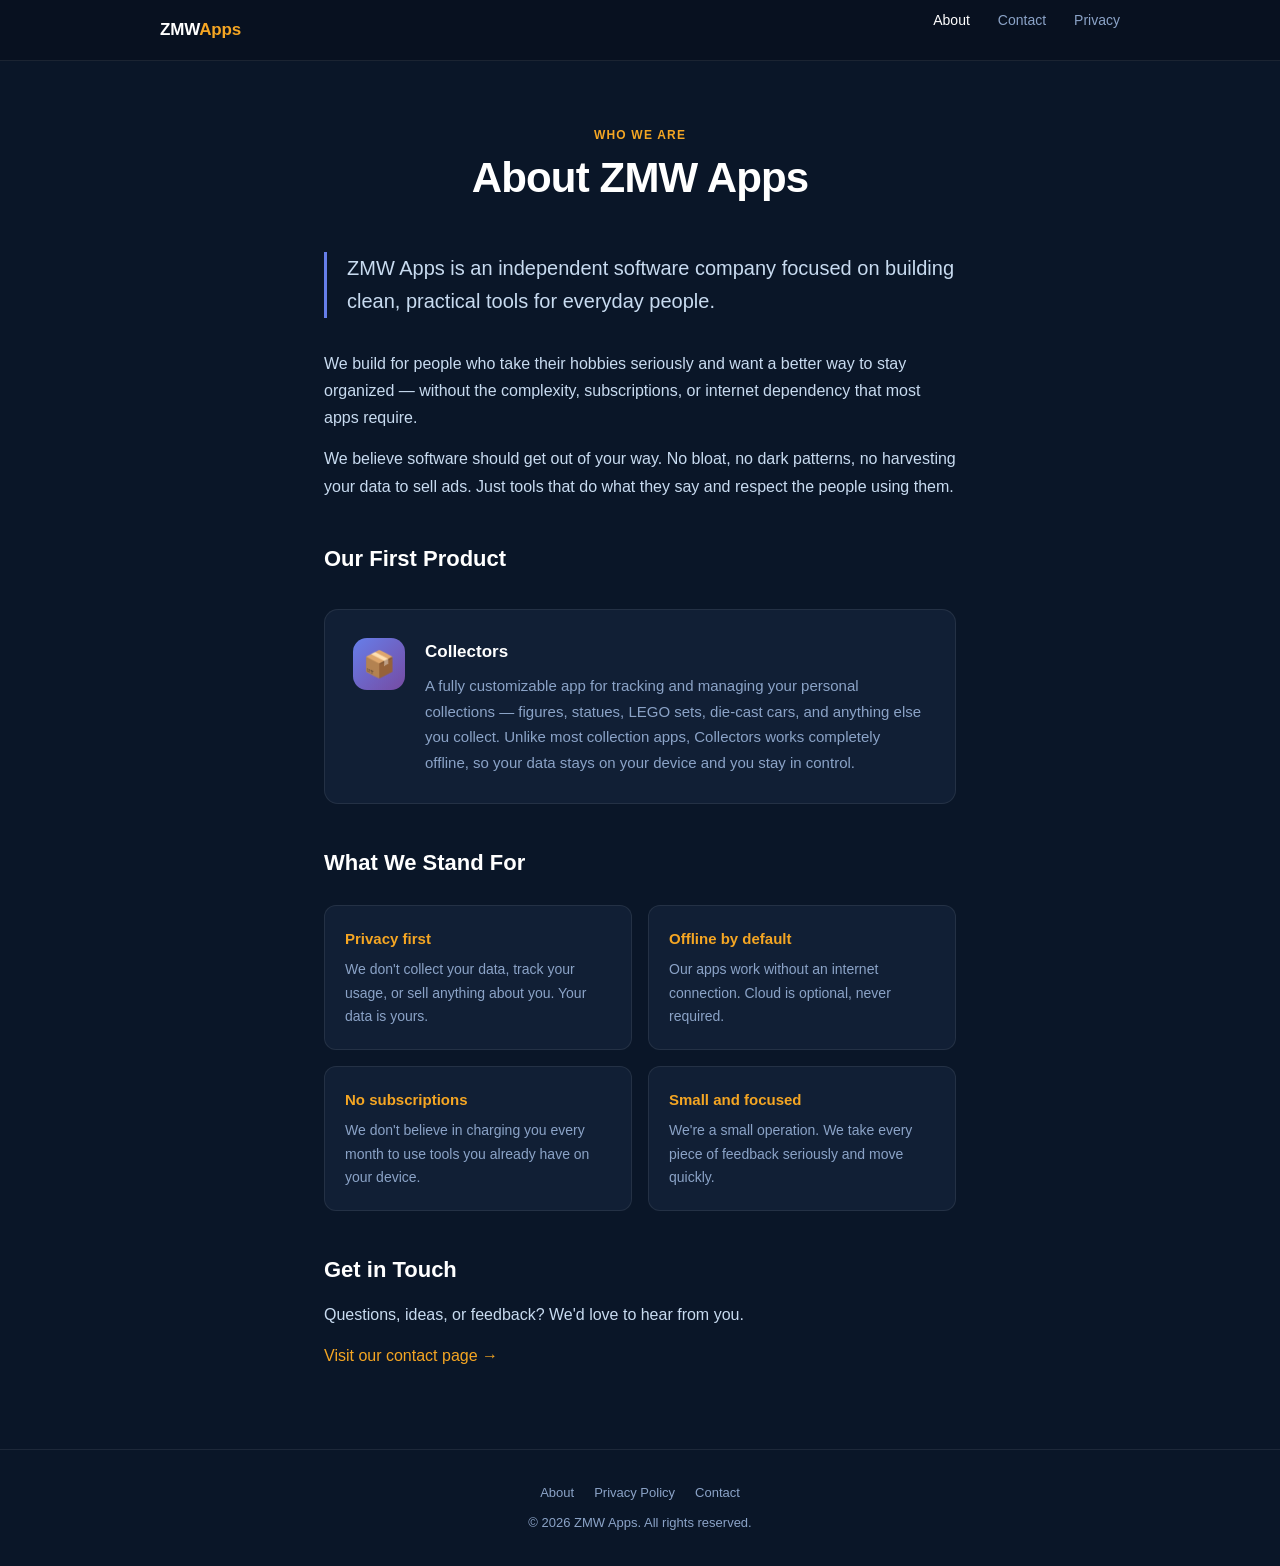
==== about.html @ a108f371 "feat: add about page" ====
<!DOCTYPE html>
<html lang="en">
<head>
    <meta charset="UTF-8">
    <meta name="viewport" content="width=device-width, initial-scale=1.0">
    <title>About — ZMW Apps</title>
    <meta name="description" content="ZMW Apps is an independent software company building clean, practical tools for everyday people.">
    <link rel="stylesheet" href="style.css">
    <style>
        .page-header {
            padding: 64px 24px 0;
            text-align: center;
        }

        .page-body {
            padding: 48px 24px 0;
        }

        .about-lead {
            font-size: 20px;
            color: var(--text);
            line-height: 1.65;
            margin-bottom: 32px;
            border-left: 3px solid var(--purple);
            padding-left: 20px;
        }

        .product-card {
            background: var(--bg-card);
            border: 1px solid var(--border);
            border-radius: 14px;
            padding: 28px;
            margin: 32px 0;
            display: flex;
            gap: 20px;
            align-items: flex-start;
        }

        .product-icon {
            width: 52px;
            height: 52px;
            border-radius: 14px;
            background: linear-gradient(135deg, var(--purple), var(--purple2));
            display: flex;
            align-items: center;
            justify-content: center;
            font-size: 26px;
            flex-shrink: 0;
        }

        .product-info h3 { margin-bottom: 6px; }
        .product-info p { color: var(--muted); font-size: 15px; }

        .values-grid {
            display: grid;
            grid-template-columns: repeat(2, 1fr);
            gap: 16px;
            margin: 24px 0;
        }

        .value-item {
            background: var(--bg-card);
            border: 1px solid var(--border);
            border-radius: 12px;
            padding: 20px;
        }

        .value-item h3 {
            font-size: 15px;
            color: var(--accent);
            margin-bottom: 6px;
        }

        .value-item p {
            font-size: 14px;
            color: var(--muted);
        }

        @media (max-width: 560px) {
            .values-grid { grid-template-columns: 1fr; }
            .product-card { flex-direction: column; }
        }
    </style>
</head>
<body>

<nav>
    <div class="nav-inner">
        <a class="nav-logo" href="index.html">ZMW<span>Apps</span></a>
        <ul class="nav-links">
            <li><a href="about.html" class="active">About</a></li>
            <li><a href="contact.html">Contact</a></li>
            <li><a href="privacy.html">Privacy</a></li>
        </ul>
    </div>
</nav>

<div class="page-header">
    <div class="container-narrow">
        <div class="section-label">Who we are</div>
        <h1>About ZMW Apps</h1>
    </div>
</div>

<div class="page-body">
    <div class="container-narrow">

        <p class="about-lead">ZMW Apps is an independent software company focused on building clean, practical tools for everyday people.</p>

        <p>We build for people who take their hobbies seriously and want a better way to stay organized — without the complexity, subscriptions, or internet dependency that most apps require.</p>

        <p>We believe software should get out of your way. No bloat, no dark patterns, no harvesting your data to sell ads. Just tools that do what they say and respect the people using them.</p>

        <h2>Our First Product</h2>

        <div class="product-card">
            <div class="product-icon">📦</div>
            <div class="product-info">
                <h3>Collectors</h3>
                <p>A fully customizable app for tracking and managing your personal collections — figures, statues, LEGO sets, die-cast cars, and anything else you collect. Unlike most collection apps, Collectors works completely offline, so your data stays on your device and you stay in control.</p>
            </div>
        </div>

        <h2>What We Stand For</h2>

        <div class="values-grid">
            <div class="value-item">
                <h3>Privacy first</h3>
                <p>We don't collect your data, track your usage, or sell anything about you. Your data is yours.</p>
            </div>
            <div class="value-item">
                <h3>Offline by default</h3>
                <p>Our apps work without an internet connection. Cloud is optional, never required.</p>
            </div>
            <div class="value-item">
                <h3>No subscriptions</h3>
                <p>We don't believe in charging you every month to use tools you already have on your device.</p>
            </div>
            <div class="value-item">
                <h3>Small and focused</h3>
                <p>We're a small operation. We take every piece of feedback seriously and move quickly.</p>
            </div>
        </div>

        <h2>Get in Touch</h2>
        <p>Questions, ideas, or feedback? We'd love to hear from you.</p>
        <p><a href="contact.html">Visit our contact page →</a></p>

    </div>
</div>

<footer>
    <div class="footer-inner">
        <div class="footer-links">
            <a href="about.html">About</a>
            <a href="privacy.html">Privacy Policy</a>
            <a href="contact.html">Contact</a>
        </div>
        <div>&copy; 2026 ZMW Apps. All rights reserved.</div>
    </div>
</footer>

</body>
</html>
---- style.css ----
* { margin: 0; padding: 0; box-sizing: border-box; }

:root {
    --bg:        #0A1628;
    --bg-card:   #111F35;
    --bg-nav:    #081120;
    --border:    rgba(255,255,255,0.08);
    --text:      #C8DBF0;
    --muted:     #8BA3C7;
    --bright:    #FFFFFF;
    --accent:    #F5A623;
    --purple:    #667eea;
    --purple2:   #764ba2;
}

body {
    font-family: -apple-system, BlinkMacSystemFont, 'Segoe UI', Roboto, sans-serif;
    background: var(--bg);
    color: var(--text);
    line-height: 1.7;
    min-height: 100vh;
}

a { color: var(--accent); text-decoration: none; }
a:hover { text-decoration: underline; }

/* ── Nav ─────────────────────────────────────────────── */
nav {
    background: var(--bg-nav);
    border-bottom: 1px solid var(--border);
    padding: 0 24px;
    position: sticky;
    top: 0;
    z-index: 100;
}

.nav-inner {
    max-width: 960px;
    margin: 0 auto;
    display: flex;
    align-items: center;
    justify-content: space-between;
    height: 60px;
}

.nav-logo {
    font-size: 17px;
    font-weight: 700;
    color: var(--bright);
    letter-spacing: -0.01em;
    text-decoration: none;
}

.nav-logo span { color: var(--accent); }

.nav-links {
    display: flex;
    gap: 28px;
    list-style: none;
}

.nav-links a {
    font-size: 14px;
    color: var(--muted);
    text-decoration: none;
    transition: color 0.15s;
}

.nav-links a:hover,
.nav-links a.active { color: var(--bright); }

/* ── Containers ──────────────────────────────────────── */
.container {
    max-width: 960px;
    margin: 0 auto;
    padding: 0 24px;
}

.container-narrow {
    max-width: 680px;
    margin: 0 auto;
    padding: 0 24px;
}

/* ── Footer ──────────────────────────────────────────── */
footer {
    border-top: 1px solid var(--border);
    padding: 32px 24px;
    text-align: center;
    font-size: 13px;
    color: var(--muted);
    margin-top: 80px;
}

footer a { color: var(--muted); }
footer a:hover { color: var(--accent); }

.footer-inner {
    max-width: 960px;
    margin: 0 auto;
    display: flex;
    flex-direction: column;
    gap: 8px;
    align-items: center;
}

.footer-links {
    display: flex;
    gap: 20px;
}

/* ── Buttons ─────────────────────────────────────────── */
.btn {
    display: inline-flex;
    align-items: center;
    gap: 8px;
    padding: 13px 24px;
    border-radius: 10px;
    font-size: 15px;
    font-weight: 600;
    text-decoration: none;
    transition: opacity 0.15s, transform 0.1s;
    cursor: pointer;
    border: none;
}

.btn:hover { opacity: 0.88; transform: translateY(-1px); text-decoration: none; }

.btn-primary {
    background: linear-gradient(135deg, var(--purple), var(--purple2));
    color: #fff;
}

.btn-outline {
    background: transparent;
    border: 1.5px solid var(--border);
    color: var(--text);
}

.btn-disabled {
    background: var(--bg-card);
    border: 1.5px solid var(--border);
    color: var(--muted);
    cursor: default;
}

.btn-disabled:hover { opacity: 1; transform: none; }

/* ── Cards ───────────────────────────────────────────── */
.card {
    background: var(--bg-card);
    border: 1px solid var(--border);
    border-radius: 14px;
    padding: 28px;
}

/* ── Section heading ─────────────────────────────────── */
.section-label {
    font-size: 12px;
    font-weight: 700;
    text-transform: uppercase;
    letter-spacing: 0.1em;
    color: var(--accent);
    margin-bottom: 8px;
}

h1 {
    font-size: clamp(28px, 5vw, 42px);
    font-weight: 800;
    color: var(--bright);
    line-height: 1.2;
    letter-spacing: -0.02em;
}

h2 {
    font-size: 22px;
    font-weight: 700;
    color: var(--bright);
    margin: 40px 0 12px;
}

h3 {
    font-size: 17px;
    font-weight: 700;
    color: var(--bright);
    margin-bottom: 8px;
}

p { margin-bottom: 14px; }
p:last-child { margin-bottom: 0; }

ul { margin: 0 0 14px 20px; }
ul li { margin-bottom: 6px; }

/* ── Responsive ──────────────────────────────────────── */
@media (max-width: 600px) {
    .nav-links { gap: 16px; }
    .nav-links a { font-size: 13px; }
}
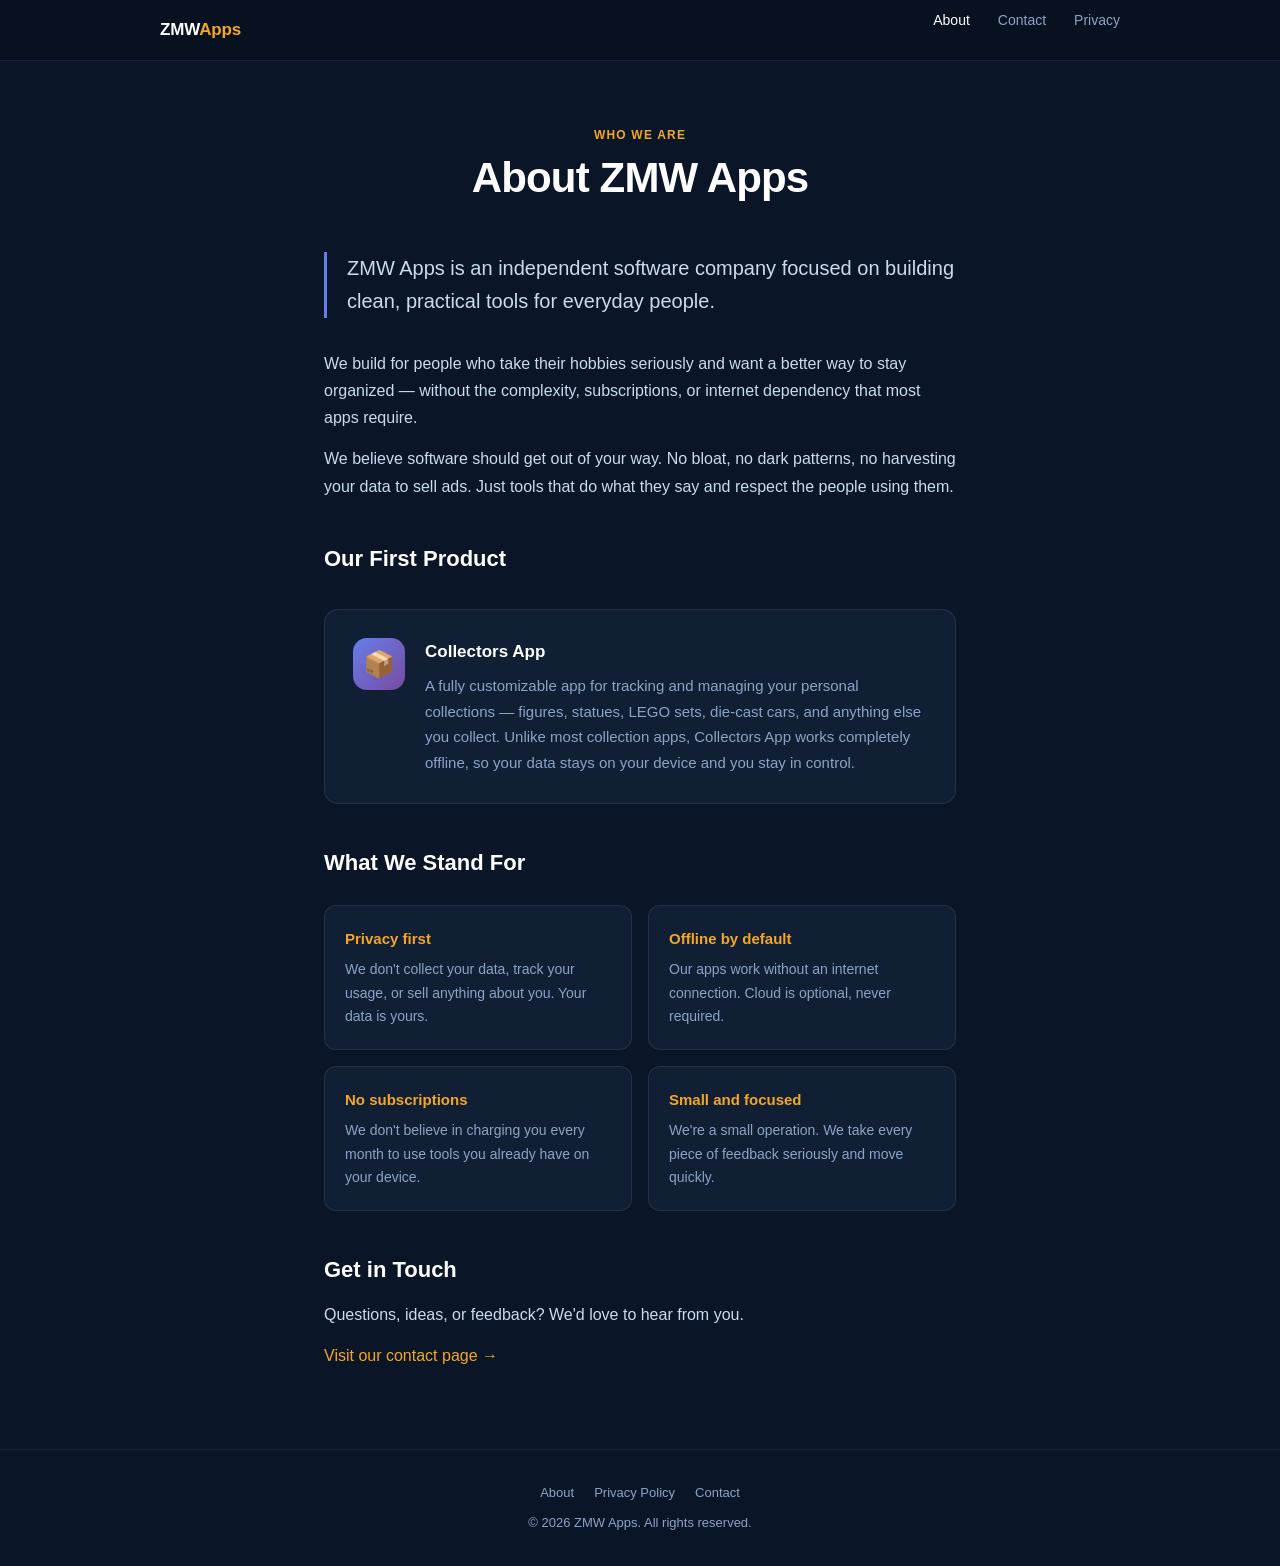
==== commit aae759d1: "fix: rename Collectors to Collectors App" ====
--- a/about.html
+++ b/about.html
@@ -116,8 +116,8 @@
         <div class="product-card">
             <div class="product-icon">📦</div>
             <div class="product-info">
-                <h3>Collectors</h3>
-                <p>A fully customizable app for tracking and managing your personal collections — figures, statues, LEGO sets, die-cast cars, and anything else you collect. Unlike most collection apps, Collectors works completely offline, so your data stays on your device and you stay in control.</p>
+                <h3>Collectors App</h3>
+                <p>A fully customizable app for tracking and managing your personal collections — figures, statues, LEGO sets, die-cast cars, and anything else you collect. Unlike most collection apps, Collectors App works completely offline, so your data stays on your device and you stay in control.</p>
             </div>
         </div>
 
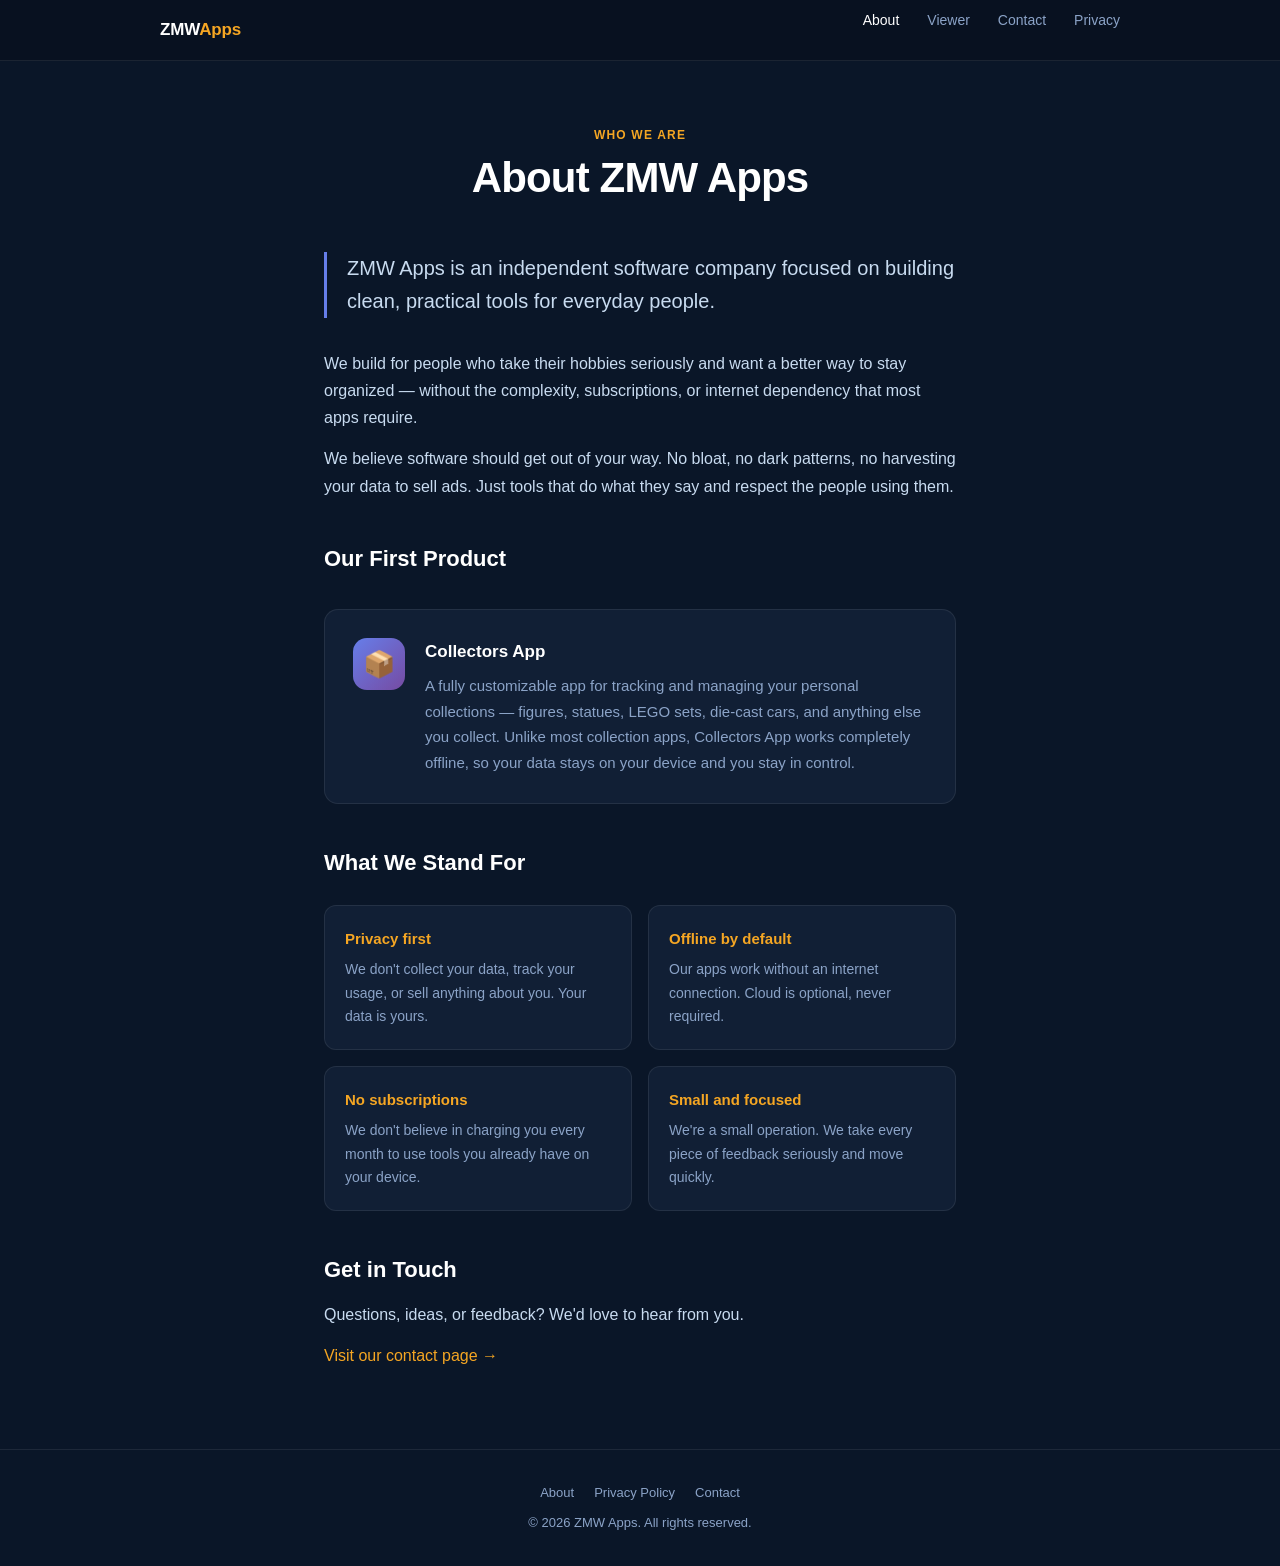
==== commit d56e96d2: "feat: add Collection Viewer — read-only JSON browser at zmwapps.com/viewer Single-page viewer for Co" ====
--- a/about.html
+++ b/about.html
@@ -89,6 +89,7 @@
         <a class="nav-logo" href="index.html">ZMW<span>Apps</span></a>
         <ul class="nav-links">
             <li><a href="about.html" class="active">About</a></li>
+            <li><a href="viewer.html">Viewer</a></li>
             <li><a href="contact.html">Contact</a></li>
             <li><a href="privacy.html">Privacy</a></li>
         </ul>
